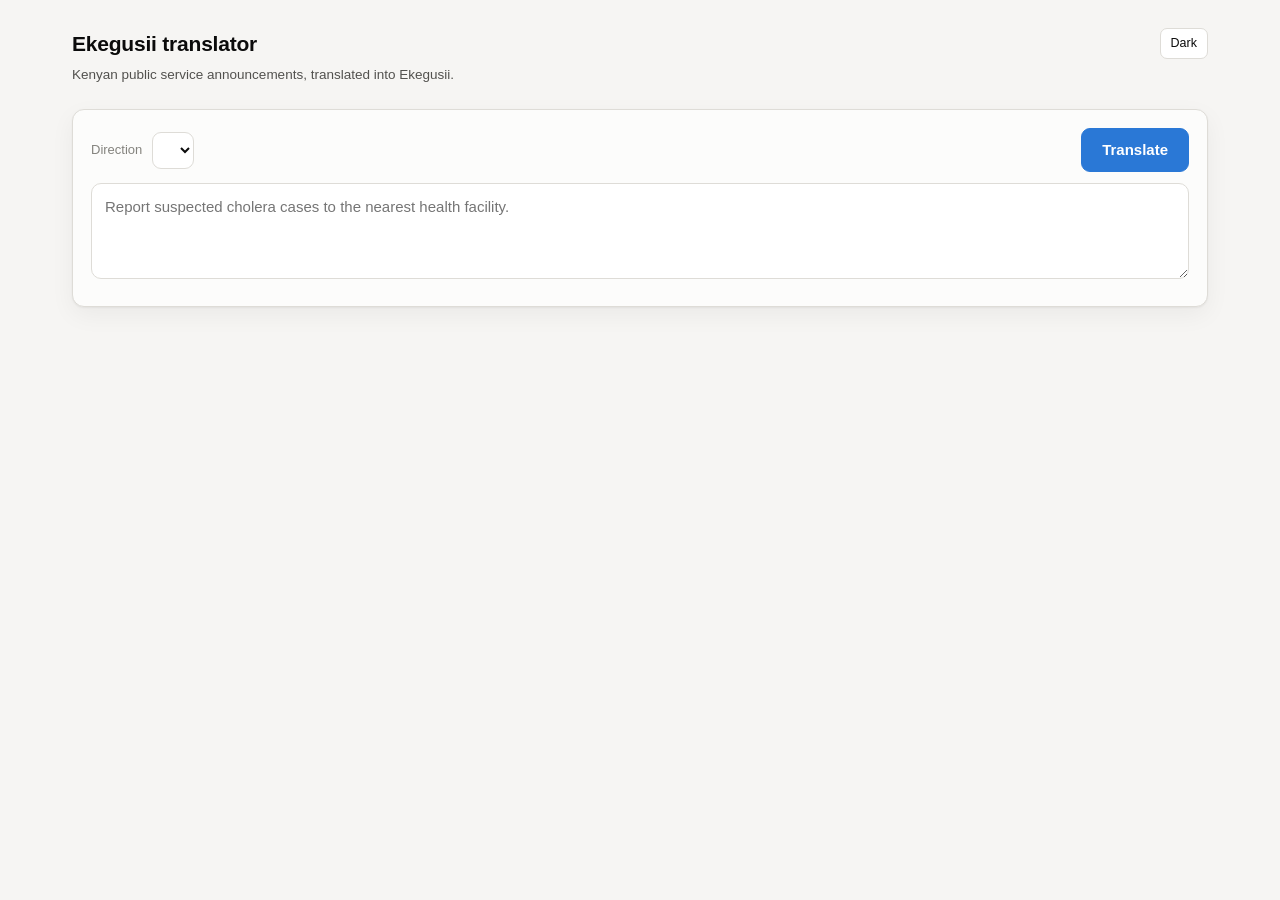
==== serve/static/index.html @ ce18298b "Initial commit: English-Maragoli Neural Machine Translation pipeline and evaluation results" ====
<!DOCTYPE html>
<html lang="en" data-theme="light">
<head>
<meta charset="utf-8">
<meta name="viewport" content="width=device-width, initial-scale=1">
<title>Ekegusii translator — Kenyan public service announcements</title>
<style>
/* ---------------------------------------------------------------------------
   Tokens. Two themes, each with its own categorical steps validated against its
   own surface. Dark is not an inverted light - it is its own set of steps.
   --------------------------------------------------------------------------- */
:root {
  --surface-0:#f6f5f3; --surface-1:#fcfcfb; --surface-2:#ffffff;
  --ink:#0b0b0b; --ink-2:#52514e; --ink-3:#84837e;
  --grid:#e5e4e0; --line:#dedcd7;
  --c1:#2a78d6; --c2:#eb6834; --c3:#1baf7a; --c4:#eda100;
  --good:#1a7f52; --warn:#a86a00; --bad:#b23b3a;
  --shadow:0 1px 2px rgba(11,11,11,.05), 0 8px 24px rgba(11,11,11,.05);
  --radius:12px;
}
:root[data-theme="dark"] {
  --surface-0:#131312; --surface-1:#1a1a19; --surface-2:#222220;
  --ink:#f4f3f0; --ink-2:#b3b1ab; --ink-3:#83817b;
  --grid:#2e2e2b; --line:#33332f;
  --c1:#4a8ee2; --c2:#e2622e; --c3:#14a071; --c4:#c08312;
  --good:#3fb27c; --warn:#d19a2e; --bad:#e06663;
  --shadow:none;
}
* { box-sizing:border-box; }
html,body { margin:0; padding:0; }
body {
  background:var(--surface-0); color:var(--ink);
  font:15px/1.55 ui-sans-serif,-apple-system,"Segoe UI",Roboto,Helvetica,Arial,sans-serif;
  -webkit-font-smoothing:antialiased;
}
.wrap { max-width:1180px; margin:0 auto; padding:28px 22px 72px; }
body[data-mode="single"] .wrap { max-width:860px; }
h1 { font-size:21px; font-weight:640; letter-spacing:-.01em; margin:0 0 4px; }
h2 { font-size:15px; font-weight:620; margin:0 0 3px; letter-spacing:-.005em; }
.sub { color:var(--ink-2); font-size:13.5px; margin:0; }
.muted { color:var(--ink-3); }

header { display:flex; align-items:flex-start; gap:18px; margin-bottom:24px; }
header .grow { flex:1; min-width:0; }

button, select, textarea, input { font:inherit; color:inherit; }
.btn {
  background:var(--surface-2); border:1px solid var(--line); border-radius:9px;
  padding:8px 14px; cursor:pointer; transition:border-color .12s, background .12s;
}
.btn:hover { border-color:var(--ink-3); }
.btn[aria-pressed="true"] { background:var(--ink); color:var(--surface-1); border-color:var(--ink); }
.btn.primary { background:var(--c1); border-color:var(--c1); color:#fff; font-weight:560; padding:9px 20px; }
.btn.primary:disabled { opacity:.5; cursor:default; }
.btn.small { padding:5px 10px; font-size:12.5px; border-radius:7px; }

.card { background:var(--surface-1); border:1px solid var(--line);
        border-radius:var(--radius); box-shadow:var(--shadow); }

/* ---- input ---- */
.panel { padding:18px 18px 16px; margin-bottom:18px; }
.row { display:flex; gap:10px; align-items:center; flex-wrap:wrap; }
.row + .row { margin-top:11px; }
textarea {
  width:100%; min-height:96px; resize:vertical; padding:12px 13px;
  background:var(--surface-2); border:1px solid var(--line); border-radius:10px;
  line-height:1.5;
}
textarea.short { min-height:64px; }
textarea:focus, select:focus, input:focus, .btn:focus-visible {
  outline:2px solid var(--c1); outline-offset:1px;
}
select, input[type=text] {
  background:var(--surface-2); border:1px solid var(--line);
  border-radius:9px; padding:8px 10px;
}
select#src { font-weight:560; }
.examples { display:flex; gap:7px; flex-wrap:wrap; }
.chip { background:transparent; border:1px solid var(--line); border-radius:100px;
        padding:5px 12px; font-size:12.5px; color:var(--ink-2); cursor:pointer; }
.chip:hover { border-color:var(--ink-3); color:var(--ink); }

/* ---- results ---- */
.grid { display:grid; grid-template-columns:repeat(4,1fr); gap:14px; }
body[data-mode="single"] .grid { grid-template-columns:1fr; }
@media (max-width:980px) { .grid { grid-template-columns:repeat(2,1fr); } }
@media (max-width:600px) { .grid { grid-template-columns:1fr; } }

.sys { padding:14px 15px 13px; display:flex; flex-direction:column; min-height:172px; }
body[data-mode="single"] .sys { padding:18px 19px 16px; min-height:150px; }
.sys.headline { border-color:var(--c3); }
body[data-mode="single"] .sys.headline { border-color:var(--line); }
.sys-head { display:flex; align-items:center; gap:8px; margin-bottom:2px; }
.dot { width:9px; height:9px; border-radius:50%; flex:none; }
body[data-mode="single"] .sys-head .dot { display:none; }
.sys-name { font-size:13.5px; font-weight:600; }
body[data-mode="single"] .sys-name { font-size:12px; letter-spacing:.04em;
  text-transform:uppercase; color:var(--ink-3); font-weight:560; }
.tag { margin-left:auto; font-size:10.5px; letter-spacing:.04em; text-transform:uppercase;
       color:var(--ink-3); border:1px solid var(--line); border-radius:5px; padding:1px 6px; }
body[data-mode="single"] .tag { display:none; }
.sys-note { font-size:11.5px; color:var(--ink-3); line-height:1.45; margin:4px 0 10px; }
body[data-mode="single"] .sys-note { display:none; }
.out { flex:1; font-size:14.5px; line-height:1.6; white-space:pre-wrap; word-break:break-word; }
body[data-mode="single"] .out { font-size:17px; line-height:1.65; margin-top:8px; }
.out.placeholder { color:var(--ink-3); font-style:italic; }
body[data-mode="single"] .out.placeholder { font-size:15px; }
.out.err { color:var(--c2); font-size:12.5px; font-style:normal; }
.sys-foot { margin-top:11px; padding-top:9px; border-top:1px solid var(--grid);
  display:flex; align-items:center; gap:9px; row-gap:5px; flex-wrap:wrap;
  font-size:11.5px; color:var(--ink-3); font-variant-numeric:tabular-nums; }
.sys-foot > span { white-space:nowrap; }
.sys-foot > span.chrf { white-space:normal; }

/* confidence pill - never colour alone, always the word too */
.conf { display:inline-flex; align-items:center; gap:5px; border:1px solid var(--line);
        border-radius:100px; padding:2px 9px; font-size:11.5px; cursor:help; }
.conf i { width:7px; height:7px; border-radius:50%; display:inline-block; }
.conf.high i { background:var(--good); } .conf.high { color:var(--good); }
.conf.moderate i { background:var(--warn); } .conf.moderate { color:var(--warn); }
.conf.low i { background:var(--bad); } .conf.low { color:var(--bad); }

@keyframes pulse { 0%,100%{opacity:.35} 50%{opacity:.7} }
.skel { height:11px; border-radius:4px; background:var(--grid); animation:pulse 1.1s ease-in-out infinite; }
.skel + .skel { margin-top:8px; }

/* ---- stat tiles (single mode) ---- */
.tiles { display:grid; grid-template-columns:repeat(3,1fr); gap:14px; margin-top:18px; }
@media (max-width:600px) { .tiles { grid-template-columns:1fr; } }
.tile { padding:15px 16px 14px; }
.tile .k { font-size:11.5px; letter-spacing:.03em; text-transform:uppercase; color:var(--ink-3); }
.tile .v { font-size:27px; font-weight:640; letter-spacing:-.02em; margin:5px 0 1px;
           font-variant-numeric:tabular-nums; }
.tile .d { font-size:12px; color:var(--ink-2); }

/* ---- feedback ---- */
.fb { padding:17px 18px 16px; margin-top:18px; }
.ratings { display:flex; gap:8px; flex-wrap:wrap; }
.fb-status { font-size:12.5px; color:var(--ink-2); margin-left:auto; }

/* ---- chart (comparison mode) ---- */
.chartcard { padding:18px 18px 8px; margin-top:22px; }
.chart-head { display:flex; align-items:flex-start; gap:12px; margin-bottom:2px; }
.chart-head .grow { flex:1; }
.legend { display:flex; gap:16px; flex-wrap:wrap; margin:12px 0 2px; }
.legend span { display:flex; align-items:center; gap:6px; font-size:12.5px; color:var(--ink-2); }
svg { display:block; width:100%; max-width:880px; height:auto; overflow:visible; margin:0 auto; }
.gridline { stroke:var(--grid); stroke-width:1; shape-rendering:crispEdges; }
.axis { fill:var(--ink-3); font-size:11px; }
.axis.cat { fill:var(--ink-2); font-size:12px; }
.vlabel { fill:var(--ink-3); font-size:10px; font-variant-numeric:tabular-nums; }
.bar { cursor:pointer; }
.bar:hover { filter:brightness(1.08); }

table { border-collapse:collapse; width:100%; font-size:13px; margin-top:4px; }
th, td { text-align:right; padding:7px 10px; border-bottom:1px solid var(--grid);
         font-variant-numeric:tabular-nums; }
th:first-child, td:first-child { text-align:left; font-variant-numeric:normal; }
thead th { color:var(--ink-3); font-weight:560; font-size:11.5px;
           letter-spacing:.03em; text-transform:uppercase; }

#tip { position:fixed; pointer-events:none; opacity:0; transition:opacity .1s;
  background:var(--surface-2); border:1px solid var(--line); border-radius:8px;
  padding:8px 10px; font-size:12.5px; box-shadow:var(--shadow); z-index:50; max-width:250px; }
#tip b { font-weight:600; }
#tip .k { color:var(--ink-3); }

.notice { margin-top:16px; padding:11px 14px; border-radius:10px; font-size:13px;
  border:1px solid var(--line); background:var(--surface-1); color:var(--ink-2); }
.notice b { color:var(--ink); font-weight:600; }
footer { margin-top:30px; font-size:12px; color:var(--ink-3); line-height:1.7; }
</style>
</head>
<body>
<div class="wrap">

<header>
  <div class="grow">
    <h1 id="title">Ekegusii translator</h1>
    <p class="sub" id="tagline">Kenyan public service announcements, translated into Ekegusii.</p>
  </div>
  <button class="btn small" id="theme" title="Switch theme">Dark</button>
</header>

<section class="card panel">
  <div class="row">
    <label for="src" class="muted" style="font-size:13px">Direction</label>
    <select id="src" aria-label="Translation direction"></select>
    <button class="btn primary" id="go" style="margin-left:auto">Translate</button>
  </div>
  <div class="row">
    <textarea id="text" aria-label="Text to translate"
      placeholder="Report suspected cholera cases to the nearest health facility."></textarea>
  </div>
  <div class="row examples" id="examples"></div>
</section>

<div class="grid" id="cards"></div>

<section class="card fb" id="feedback" hidden>
  <h2>Is this translation right?</h2>
  <p class="sub">If you speak Ekegusii, your correction is worth more than any
    metric on this page — it becomes training data for the next version.</p>
  <div class="row ratings" style="margin-top:12px">
    <button class="btn small rate" data-rate="good" aria-pressed="false">Good</button>
    <button class="btn small rate" data-rate="usable" aria-pressed="false">Usable, needs edits</button>
    <button class="btn small rate" data-rate="wrong" aria-pressed="false">Wrong</button>
    <span class="fb-status" id="fbstatus"></span>
  </div>
  <div class="row">
    <textarea id="correction" class="short"
      placeholder="Optional: type the Ekegusii as it should read."></textarea>
  </div>
  <div class="row">
    <input type="text" id="fbnote" style="flex:1" placeholder="Optional: anything else worth saying">
    <button class="btn" id="fbsend">Send</button>
  </div>
</section>

<div class="tiles" id="tiles"></div>

<section class="card chartcard" id="chartcard" hidden>
  <div class="chart-head">
    <div class="grow">
      <h2>chrF2++ by system and test set</h2>
      <p class="sub">English into Ekegusii. Higher is better.</p>
    </div>
    <button class="btn small" id="viewtoggle" aria-pressed="false">Table</button>
  </div>
  <div class="legend" id="legend"></div>
  <div id="chartbox"></div>
  <div id="tablebox" hidden></div>
</section>

<div id="notices"></div>

<footer id="foot"></footer>

</div>
<div id="tip" role="status" aria-live="polite"></div>

<script>
"use strict";

/* Fixed hue order. Colour follows the system, never its rank, so a filtered or
   failed system never repaints the others. */
const HUE = { stock:"--c1", stage1:"--c2", stage2:"--c3", mixed:"--c4" };
const ORDER = ["stock","stage1","stage2","mixed"];
const css = v => getComputedStyle(document.documentElement).getPropertyValue(v).trim();
const hue = id => css(HUE[id] || "--c1");
const el = (t,c,txt) => { const n=document.createElement(t); if(c)n.className=c;
                          if(txt!=null)n.textContent=txt; return n; };

const EXAMPLES = {
  eng_Latn: [
    ["Cholera", "Report suspected cholera cases to the nearest health facility."],
    ["HELB", "HELB loan applications for first-year students close on 30 September. Apply through the student portal."],
    ["iTax", "File your annual tax returns on the KRA iTax portal before 30 June to avoid a penalty."],
    ["Road safety", "NTSA reminds all passengers to fasten their seatbelts. Drivers must not use a mobile phone while driving."],
    ["Registration", "Visit your nearest Huduma Centre to collect your national identity card."],
    ["Multi-line", "Boil drinking water for at least ten minutes.\nWash your hands with soap before eating.\nSeek treatment early if you have diarrhoea."],
  ],
  swh_Latn: [
    ["Kipindupindu", "Ripoti visa vinavyoshukiwa vya kipindupindu katika kituo cha afya kilicho karibu."],
    ["Elimu", "Maombi ya mkopo wa HELB kwa wanafunzi wa mwaka wa kwanza yanafungwa tarehe 30 Septemba."],
    ["Usalama", "Abiria wote wanakumbushwa kufunga mikanda ya usalama."],
    ["Usajili", "Tembelea kituo cha Huduma kilicho karibu nawe kuchukua kitambulisho chako."],
  ],
};

let SYSTEMS = [], METRICS = null, SINGLE = false, busy = false;
let lastResult = null, rating = "";

/* ------------------------------------------------------------------ boot */
async function boot() {
  const info = await (await fetch("/api/systems")).json();
  SYSTEMS = info.systems;
  METRICS = info.metrics;
  SINGLE = SYSTEMS.length === 1;
  document.body.dataset.mode = SINGLE ? "single" : "compare";

  const src = document.getElementById("src");
  info.source_languages.forEach(l => src.append(new Option(l.direction || l.label, l.code)));
  src.onchange = renderExamples;

  if (!SINGLE) {
    document.getElementById("title").textContent = "Ekegusii public service announcements";
    document.getElementById("tagline").textContent =
      "One sentence, four systems. Type an announcement and watch what domain adaptation actually changes.";
    document.getElementById("chartcard").hidden = false;
  } else {
    document.getElementById("feedback").hidden = false;
  }

  renderExamples();
  renderCards();
  if (!SINGLE) renderChart();
  renderTiles();
  renderNotices(info);
  renderFooter();
}

function renderExamples() {
  const box = document.getElementById("examples");
  box.textContent = "";
  /* The public demo ships no canned sentences. Prompts steer what people type,
     and a demo that is only ever exercised on six sentences chosen by its author
     tells you nothing. The comparison view keeps them - there the point IS to
     hold the input fixed across four systems. */
  if (SINGLE) return;
  const lang = document.getElementById("src").value;
  (EXAMPLES[lang] || []).forEach(([name, body]) => {
    const b = el("button", "chip", name);
    b.onclick = () => { document.getElementById("text").value = body; };
    box.append(b);
  });
}

/* ------------------------------------------------------- system cards */
function renderCards() {
  const box = document.getElementById("cards");
  box.textContent = "";
  ORDER.filter(id => SYSTEMS.some(s => s.id === id)).forEach(id => {
    const s = SYSTEMS.find(x => x.id === id);
    const card = el("div", "card sys" + (s.role === "headline" ? " headline" : ""));
    card.id = "card-" + id;

    const head = el("div", "sys-head");
    const dot = el("span", "dot"); dot.style.background = hue(id);
    head.append(dot, el("span", "sys-name", SINGLE ? "Ekegusii" : s.label),
                el("span", "tag", s.role));
    card.append(head, el("p", "sys-note", s.note));

    const out = el("div", "out placeholder",
      s.available ? "Your translation will appear here." : "Not loaded on this server.");
    out.id = "out-" + id;
    card.append(out);

    const foot = el("div", "sys-foot");
    foot.id = "foot-" + id;
    if (!SINGLE) foot.append(el("span", "chrf", chrfLabel(s)));
    card.append(foot);
    box.append(card);
  });
}

function chrfLabel(s) {
  const psa = Object.entries(s.chrf || {})
    .find(([k]) => k.includes("psa_ke_heldout") && k.startsWith("eng"));
  return psa ? `chrF ${psa[1].toFixed(1)} on held-out PSAs` : "not yet evaluated";
}

/* ------------------------------------------------------------ translate */
async function translate() {
  if (busy) return;
  const text = document.getElementById("text").value.trim();
  if (!text) return;
  busy = true;
  const go = document.getElementById("go");
  go.disabled = true; go.textContent = "Translating…";
  setFbStatus("");

  const src_lang = document.getElementById("src").value;
  const live = SYSTEMS.filter(s => s.available).map(s => s.id);

  live.forEach(id => {
    const out = document.getElementById("out-" + id);
    out.className = "out"; out.textContent = "";
    out.append(el("div", "skel"), el("div", "skel"), el("div", "skel"));
  });

  /* One request per system, in parallel, so each card resolves the moment its
     own model is done instead of every card waiting for the slowest. */
  await Promise.all(live.map(async id => {
    const out = document.getElementById("out-" + id);
    const foot = document.getElementById("foot-" + id);
    try {
      const res = await fetch("/api/translate", {
        method: "POST", headers: {"Content-Type": "application/json"},
        body: JSON.stringify({ text, src_lang, systems: [id] })
      });
      if (!res.ok) throw new Error((await res.json()).detail || res.statusText);
      const r = (await res.json()).results[0];
      out.className = "out" + (r.ok ? "" : " err");
      out.textContent = r.ok ? r.output : r.error;
      if (!r.ok) return;

      if (SINGLE) lastResult = { src_lang, source: text, machine: r.output, system: id };

      foot.textContent = "";
      const pill = el("span", "conf " + r.confidence_band);
      pill.append(el("i"), document.createTextNode(
        `${r.confidence_band} confidence`));
      pill.title = "The model's own certainty - the geometric-mean per-token "
        + `probability of this output (${r.confidence.toFixed(2)}). It is NOT a `
        + "probability that the translation is correct; the model can be fluent, "
        + "confident and wrong, especially on institution names.";
      foot.append(pill, el("span", "", `${r.ms} ms`));
      if (!SINGLE) foot.append(el("span", "", r.target.replace("_Latn", "")),
                               el("span", "chrf", chrfLabel(SYSTEMS.find(x => x.id === id))));

      const copy = el("button", "btn small", "Copy");
      copy.style.marginLeft = "auto";
      copy.onclick = () => navigator.clipboard.writeText(r.output)
        .then(() => { copy.textContent = "Copied";
                      setTimeout(() => copy.textContent = "Copy", 1200); });
      foot.append(copy);
    } catch (e) {
      out.className = "out err"; out.textContent = String(e.message || e);
    }
  }));

  busy = false; go.disabled = false; go.textContent = "Translate";
}

/* ------------------------------------------------------------- feedback */
function setFbStatus(msg) { document.getElementById("fbstatus").textContent = msg; }

document.querySelectorAll(".rate").forEach(b => {
  b.onclick = () => {
    rating = b.dataset.rate;
    document.querySelectorAll(".rate").forEach(x =>
      x.setAttribute("aria-pressed", String(x === b)));
  };
});

async function sendFeedback() {
  if (!lastResult) { setFbStatus("Translate something first."); return; }
  const correction = document.getElementById("correction").value.trim();
  const note = document.getElementById("fbnote").value.trim();
  if (!rating && !correction && !note) {
    setFbStatus("Pick a rating or type a correction."); return;
  }
  const btn = document.getElementById("fbsend");
  btn.disabled = true; setFbStatus("Sending…");
  try {
    const res = await fetch("/api/feedback", {
      method: "POST", headers: {"Content-Type": "application/json"},
      body: JSON.stringify({ ...lastResult, correction, note, rating })
    });
    const j = await res.json();
    setFbStatus(j.durable ? "Thank you — saved." : "Thank you — recorded on this server.");
    document.getElementById("correction").value = "";
    document.getElementById("fbnote").value = "";
    rating = "";
    document.querySelectorAll(".rate").forEach(x => x.setAttribute("aria-pressed", "false"));
  } catch (e) {
    setFbStatus("Could not send: " + (e.message || e));
  }
  btn.disabled = false;
}

/* No chrF on the public page. A visitor typing a sentence cannot act on a
   corpus-level metric, and a number like "41.0" reads as a percentage-correct
   score to anyone who does not know what chrF2++ is - which is nearly everyone.
   The numbers belong in the paper and in the comparison view, where they are
   next to the systems they describe. */
function renderTiles() {
  document.getElementById("tiles").textContent = "";
}

/* ---------------------------------------------------------------- chart */
function renderChart() {
  const rows = (METRICS.rows || []).filter(r => r.direction.startsWith("eng"));
  const sets = rows.map(r => r["test set"]);
  const series = ORDER.filter(id => METRICS.systems.includes(id));
  const box = document.getElementById("chartbox");
  box.textContent = "";
  if (!rows.length) {
    box.append(el("p", "sub muted", "No evaluation results on this server yet."));
    return;
  }

  /* Legend always present for two or more series, so identity never rests on
     colour alone. Text wears ink tokens; the swatch carries the hue. */
  const lg = document.getElementById("legend");
  lg.textContent = "";
  series.forEach(id => {
    const s = el("span");
    const d = el("i"); d.style.cssText =
      `background:${hue(id)};width:9px;height:9px;border-radius:50%;display:inline-block`;
    s.append(d, document.createTextNode(SYSTEMS.find(x => x.id === id)?.label || id));
    lg.append(s);
  });

  const W = 880, H = 300, M = { t: 14, r: 12, b: 52, l: 40 };
  const pw = W - M.l - M.r, ph = H - M.t - M.b;
  const max = Math.max(...rows.flatMap(r => series.map(s => +r[`${s} chrF`] || 0)));
  const top = Math.ceil((max * 1.08) / 10) * 10;
  const y = v => M.t + ph - (v / top) * ph;

  const band = pw / sets.length, GAP = 2;
  const bw = Math.min(24, (band * 0.72 - GAP * (series.length - 1)) / series.length);
  const groupW = bw * series.length + GAP * (series.length - 1);

  const ns = "http://www.w3.org/2000/svg";
  const svg = document.createElementNS(ns, "svg");
  svg.setAttribute("viewBox", `0 0 ${W} ${H}`);
  svg.setAttribute("role", "img");
  svg.setAttribute("aria-label",
    "Grouped column chart of chrF2++ by system and test set. Same values in the table view.");
  const add = (tag, attrs, txt) => {
    const n = document.createElementNS(ns, tag);
    for (const k in attrs) n.setAttribute(k, attrs[k]);
    if (txt != null) n.textContent = txt;
    svg.append(n); return n;
  };

  for (let v = 0; v <= top; v += 10) {
    add("line", { class: "gridline", x1: M.l, x2: W - M.r, y1: y(v), y2: y(v) });
    add("text", { class: "axis", x: M.l - 9, y: y(v) + 4, "text-anchor": "end" }, v);
  }

  sets.forEach((set, i) => {
    const x0 = M.l + band * i + (band - groupW) / 2;
    series.forEach((sys, j) => {
      const v = +rows[i][`${sys} chrF`];
      if (!isFinite(v)) return;
      const x = x0 + j * (bw + GAP), h = Math.max(1, (v / top) * ph), r = Math.min(4, bw / 2);
      const d = `M${x},${M.t + ph} L${x},${M.t + ph - h + r} Q${x},${M.t + ph - h} ${x + r},${M.t + ph - h}
                 L${x + bw - r},${M.t + ph - h} Q${x + bw},${M.t + ph - h} ${x + bw},${M.t + ph - h + r}
                 L${x + bw},${M.t + ph} Z`;
      const bar = add("path", { class: "bar", d, fill: hue(sys) });
      const label = SYSTEMS.find(s => s.id === sys)?.label || sys;
      bar.addEventListener("mousemove", e => showTip(e,
        `<b>${label}</b><br><span class="k">${set}</span><br>chrF2++ <b>${v.toFixed(2)}</b>`));
      bar.addEventListener("mouseleave", hideTip);
      add("text", { class: "vlabel", x: x + bw / 2, y: M.t + ph - h - 5,
                    "text-anchor": "middle" }, v.toFixed(1));
    });
    add("text", { class: "axis cat", x: M.l + band * i + band / 2, y: H - M.b + 22,
                  "text-anchor": "middle" }, set.replace(/_/g, " "));
  });
  add("line", { class: "gridline", x1: M.l, x2: W - M.r, y1: M.t + ph, y2: M.t + ph });
  box.append(svg);

  const tb = document.getElementById("tablebox");
  tb.textContent = "";
  const t = el("table"), thead = el("thead"), hr = el("tr");
  hr.append(el("th", "", "Test set"), el("th", "", "n"));
  series.forEach(s => hr.append(el("th", "", SYSTEMS.find(x => x.id === s)?.label || s)));
  thead.append(hr); t.append(thead);
  const tbody = el("tbody");
  rows.forEach(r => {
    const tr = el("tr");
    tr.append(el("td", "", r["test set"]), el("td", "", (+r.n).toLocaleString()));
    series.forEach(s => tr.append(el("td", "", r[`${s} chrF`] ?? "—")));
    tbody.append(tr);
  });
  t.append(tbody); tb.append(t);
}

const tip = document.getElementById("tip");
function showTip(e, html) {
  tip.innerHTML = html; tip.style.opacity = 1;
  tip.style.left = Math.min(e.clientX + 14, innerWidth - tip.offsetWidth - 8) + "px";
  tip.style.top = Math.max(8, e.clientY - tip.offsetHeight - 14) + "px";
}
function hideTip() { tip.style.opacity = 0; }

/* --------------------------------------------------------------- notices */
function renderNotices(info) {
  const box = document.getElementById("notices");
  box.textContent = "";
  const say = html => { const n = el("div", "notice"); n.innerHTML = html; box.append(n); };

  if (!SINGLE && METRICS && METRICS.rows.length && !METRICS.complete)
    say("<b>The mixed control has not been evaluated yet.</b> Its column is missing "
      + "from the chart until <code>06_evaluate.ipynb</code> is re-run.");

  const missing = SYSTEMS.filter(s => !s.available);
  if (missing.length)
    say("<b>Unavailable:</b> " + missing.map(s => `${s.label} — ${s.error}`).join("; "));

  if (info.runtime.mock)
    say("<b>Mock mode.</b> No weights are loaded; every translation on this page "
      + "is a placeholder for front-end work.");
  else if (info.runtime.device === "cpu")
    say("Running on <b>CPU</b>, so a sentence takes a few seconds. The first "
      + "request after a quiet period also has to wake the server up.");
}

function renderFooter() {
  document.getElementById("foot").innerHTML = SINGLE
    ? ""
    : "Fine-tuned from <code>facebook/nllb-200-distilled-600M</code>. Stock NLLB "
      + "cannot produce Ekegusii and is asked for Kikuyu instead — a floor, not a "
      + "fair comparison.<br>Machine output is a draft for human post-editing.";
}

/* ----------------------------------------------------------------- wiring */
document.getElementById("go").onclick = translate;
document.getElementById("fbsend").onclick = sendFeedback;
document.getElementById("text").addEventListener("keydown", e => {
  if ((e.metaKey || e.ctrlKey) && e.key === "Enter") translate();
});
document.getElementById("viewtoggle").onclick = e => {
  const table = document.getElementById("tablebox").hasAttribute("hidden");
  document.getElementById("tablebox").toggleAttribute("hidden", !table);
  document.getElementById("chartbox").toggleAttribute("hidden", table);
  document.getElementById("legend").toggleAttribute("hidden", table);
  e.target.setAttribute("aria-pressed", String(table));
  e.target.textContent = table ? "Chart" : "Table";
};
document.getElementById("theme").onclick = e => {
  const dark = document.documentElement.dataset.theme === "dark";
  document.documentElement.dataset.theme = dark ? "light" : "dark";
  e.target.textContent = dark ? "Dark" : "Light";
  /* Repaint hue-carrying marks against the new surface without rebuilding the
     cards - a theme switch must not throw away the visitor's translation. */
  ORDER.forEach(id => {
    const d = document.querySelector("#card-" + id + " .dot");
    if (d) d.style.background = hue(id);
  });
  if (!SINGLE) renderChart();
};
if (matchMedia("(prefers-color-scheme: dark)").matches) {
  document.documentElement.dataset.theme = "dark";
  document.getElementById("theme").textContent = "Light";
}

boot();
</script>
</body>
</html>
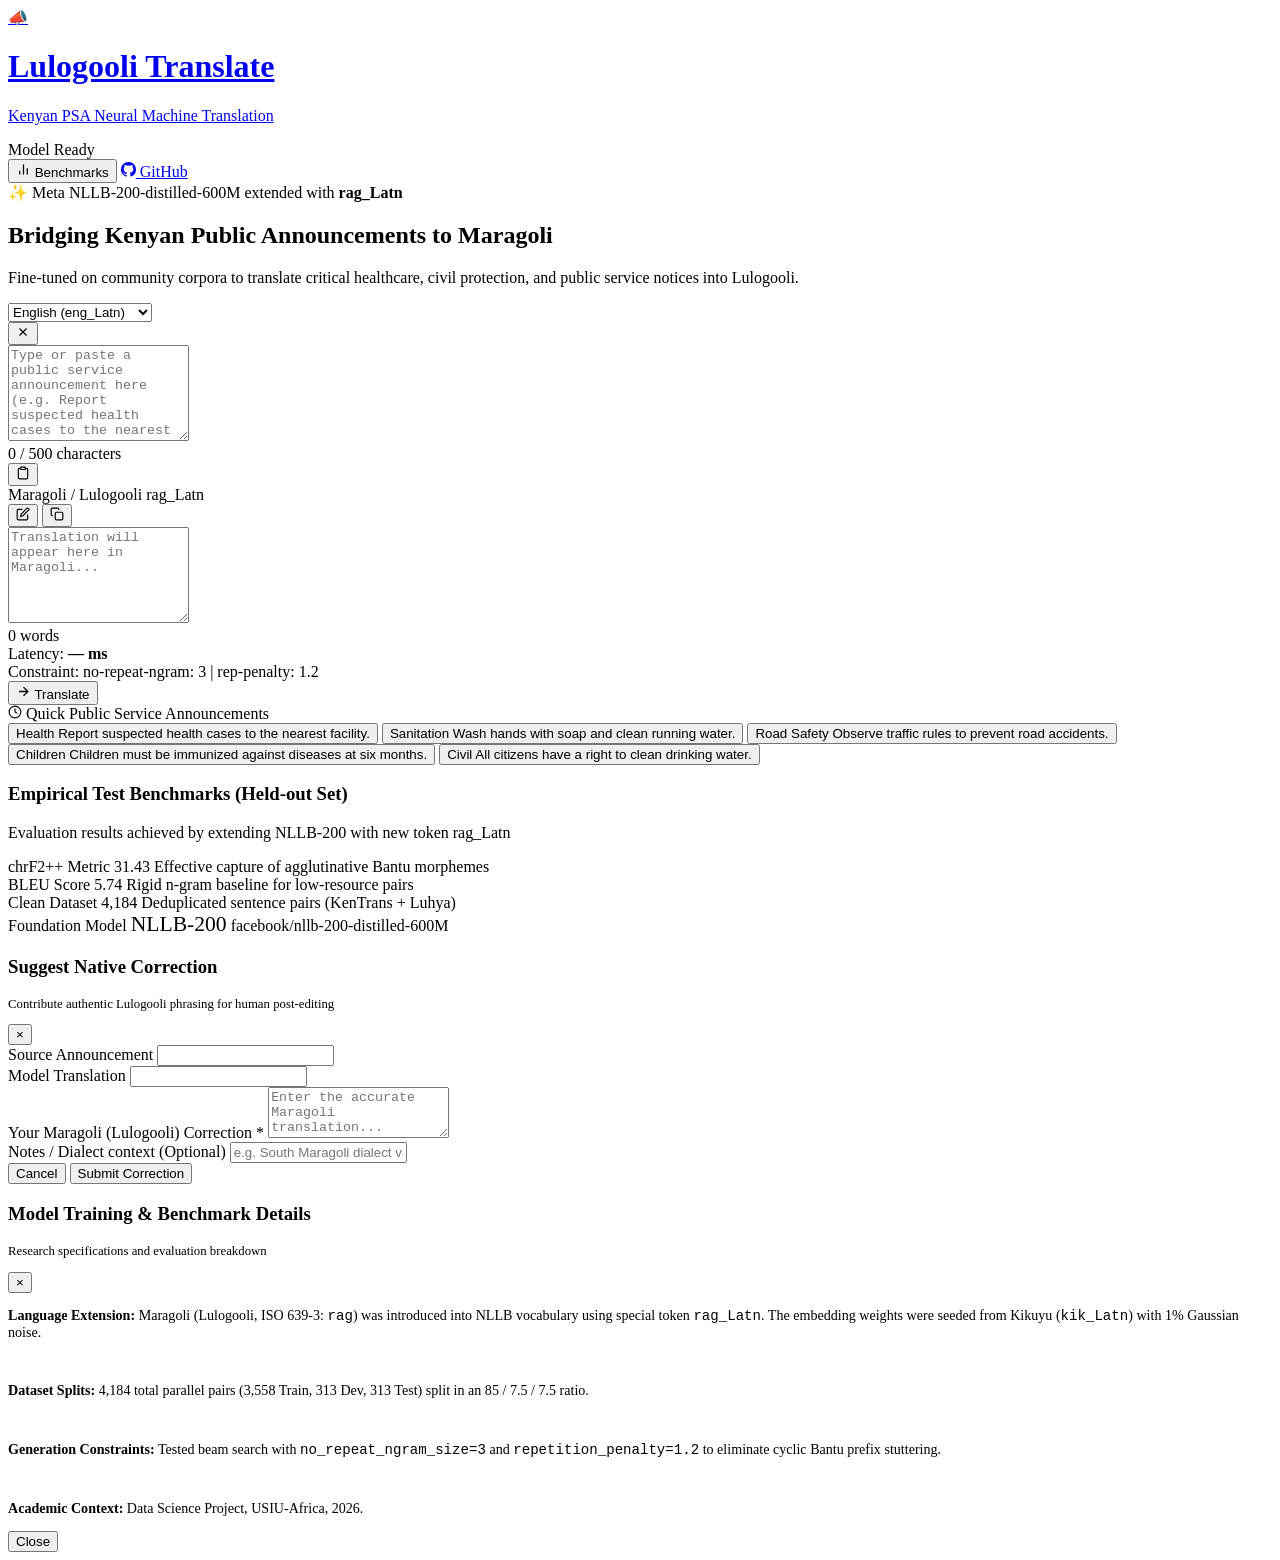
==== commit 93d9ea0e: "feat: add live Maragoli translation web application with glassmorphic UI, API and preset chips" ====
--- a/serve/static/index.html
+++ b/serve/static/index.html
@@ -1,625 +1,287 @@
 <!DOCTYPE html>
-<html lang="en" data-theme="light">
+<html lang="en">
 <head>
-<meta charset="utf-8">
-<meta name="viewport" content="width=device-width, initial-scale=1">
-<title>Ekegusii translator — Kenyan public service announcements</title>
-<style>
-/* ---------------------------------------------------------------------------
-   Tokens. Two themes, each with its own categorical steps validated against its
-   own surface. Dark is not an inverted light - it is its own set of steps.
-   --------------------------------------------------------------------------- */
-:root {
-  --surface-0:#f6f5f3; --surface-1:#fcfcfb; --surface-2:#ffffff;
-  --ink:#0b0b0b; --ink-2:#52514e; --ink-3:#84837e;
-  --grid:#e5e4e0; --line:#dedcd7;
-  --c1:#2a78d6; --c2:#eb6834; --c3:#1baf7a; --c4:#eda100;
-  --good:#1a7f52; --warn:#a86a00; --bad:#b23b3a;
-  --shadow:0 1px 2px rgba(11,11,11,.05), 0 8px 24px rgba(11,11,11,.05);
-  --radius:12px;
-}
-:root[data-theme="dark"] {
-  --surface-0:#131312; --surface-1:#1a1a19; --surface-2:#222220;
-  --ink:#f4f3f0; --ink-2:#b3b1ab; --ink-3:#83817b;
-  --grid:#2e2e2b; --line:#33332f;
-  --c1:#4a8ee2; --c2:#e2622e; --c3:#14a071; --c4:#c08312;
-  --good:#3fb27c; --warn:#d19a2e; --bad:#e06663;
-  --shadow:none;
-}
-* { box-sizing:border-box; }
-html,body { margin:0; padding:0; }
-body {
-  background:var(--surface-0); color:var(--ink);
-  font:15px/1.55 ui-sans-serif,-apple-system,"Segoe UI",Roboto,Helvetica,Arial,sans-serif;
-  -webkit-font-smoothing:antialiased;
-}
-.wrap { max-width:1180px; margin:0 auto; padding:28px 22px 72px; }
-body[data-mode="single"] .wrap { max-width:860px; }
-h1 { font-size:21px; font-weight:640; letter-spacing:-.01em; margin:0 0 4px; }
-h2 { font-size:15px; font-weight:620; margin:0 0 3px; letter-spacing:-.005em; }
-.sub { color:var(--ink-2); font-size:13.5px; margin:0; }
-.muted { color:var(--ink-3); }
-
-header { display:flex; align-items:flex-start; gap:18px; margin-bottom:24px; }
-header .grow { flex:1; min-width:0; }
-
-button, select, textarea, input { font:inherit; color:inherit; }
-.btn {
-  background:var(--surface-2); border:1px solid var(--line); border-radius:9px;
-  padding:8px 14px; cursor:pointer; transition:border-color .12s, background .12s;
-}
-.btn:hover { border-color:var(--ink-3); }
-.btn[aria-pressed="true"] { background:var(--ink); color:var(--surface-1); border-color:var(--ink); }
-.btn.primary { background:var(--c1); border-color:var(--c1); color:#fff; font-weight:560; padding:9px 20px; }
-.btn.primary:disabled { opacity:.5; cursor:default; }
-.btn.small { padding:5px 10px; font-size:12.5px; border-radius:7px; }
-
-.card { background:var(--surface-1); border:1px solid var(--line);
-        border-radius:var(--radius); box-shadow:var(--shadow); }
-
-/* ---- input ---- */
-.panel { padding:18px 18px 16px; margin-bottom:18px; }
-.row { display:flex; gap:10px; align-items:center; flex-wrap:wrap; }
-.row + .row { margin-top:11px; }
-textarea {
-  width:100%; min-height:96px; resize:vertical; padding:12px 13px;
-  background:var(--surface-2); border:1px solid var(--line); border-radius:10px;
-  line-height:1.5;
-}
-textarea.short { min-height:64px; }
-textarea:focus, select:focus, input:focus, .btn:focus-visible {
-  outline:2px solid var(--c1); outline-offset:1px;
-}
-select, input[type=text] {
-  background:var(--surface-2); border:1px solid var(--line);
-  border-radius:9px; padding:8px 10px;
-}
-select#src { font-weight:560; }
-.examples { display:flex; gap:7px; flex-wrap:wrap; }
-.chip { background:transparent; border:1px solid var(--line); border-radius:100px;
-        padding:5px 12px; font-size:12.5px; color:var(--ink-2); cursor:pointer; }
-.chip:hover { border-color:var(--ink-3); color:var(--ink); }
-
-/* ---- results ---- */
-.grid { display:grid; grid-template-columns:repeat(4,1fr); gap:14px; }
-body[data-mode="single"] .grid { grid-template-columns:1fr; }
-@media (max-width:980px) { .grid { grid-template-columns:repeat(2,1fr); } }
-@media (max-width:600px) { .grid { grid-template-columns:1fr; } }
-
-.sys { padding:14px 15px 13px; display:flex; flex-direction:column; min-height:172px; }
-body[data-mode="single"] .sys { padding:18px 19px 16px; min-height:150px; }
-.sys.headline { border-color:var(--c3); }
-body[data-mode="single"] .sys.headline { border-color:var(--line); }
-.sys-head { display:flex; align-items:center; gap:8px; margin-bottom:2px; }
-.dot { width:9px; height:9px; border-radius:50%; flex:none; }
-body[data-mode="single"] .sys-head .dot { display:none; }
-.sys-name { font-size:13.5px; font-weight:600; }
-body[data-mode="single"] .sys-name { font-size:12px; letter-spacing:.04em;
-  text-transform:uppercase; color:var(--ink-3); font-weight:560; }
-.tag { margin-left:auto; font-size:10.5px; letter-spacing:.04em; text-transform:uppercase;
-       color:var(--ink-3); border:1px solid var(--line); border-radius:5px; padding:1px 6px; }
-body[data-mode="single"] .tag { display:none; }
-.sys-note { font-size:11.5px; color:var(--ink-3); line-height:1.45; margin:4px 0 10px; }
-body[data-mode="single"] .sys-note { display:none; }
-.out { flex:1; font-size:14.5px; line-height:1.6; white-space:pre-wrap; word-break:break-word; }
-body[data-mode="single"] .out { font-size:17px; line-height:1.65; margin-top:8px; }
-.out.placeholder { color:var(--ink-3); font-style:italic; }
-body[data-mode="single"] .out.placeholder { font-size:15px; }
-.out.err { color:var(--c2); font-size:12.5px; font-style:normal; }
-.sys-foot { margin-top:11px; padding-top:9px; border-top:1px solid var(--grid);
-  display:flex; align-items:center; gap:9px; row-gap:5px; flex-wrap:wrap;
-  font-size:11.5px; color:var(--ink-3); font-variant-numeric:tabular-nums; }
-.sys-foot > span { white-space:nowrap; }
-.sys-foot > span.chrf { white-space:normal; }
-
-/* confidence pill - never colour alone, always the word too */
-.conf { display:inline-flex; align-items:center; gap:5px; border:1px solid var(--line);
-        border-radius:100px; padding:2px 9px; font-size:11.5px; cursor:help; }
-.conf i { width:7px; height:7px; border-radius:50%; display:inline-block; }
-.conf.high i { background:var(--good); } .conf.high { color:var(--good); }
-.conf.moderate i { background:var(--warn); } .conf.moderate { color:var(--warn); }
-.conf.low i { background:var(--bad); } .conf.low { color:var(--bad); }
-
-@keyframes pulse { 0%,100%{opacity:.35} 50%{opacity:.7} }
-.skel { height:11px; border-radius:4px; background:var(--grid); animation:pulse 1.1s ease-in-out infinite; }
-.skel + .skel { margin-top:8px; }
-
-/* ---- stat tiles (single mode) ---- */
-.tiles { display:grid; grid-template-columns:repeat(3,1fr); gap:14px; margin-top:18px; }
-@media (max-width:600px) { .tiles { grid-template-columns:1fr; } }
-.tile { padding:15px 16px 14px; }
-.tile .k { font-size:11.5px; letter-spacing:.03em; text-transform:uppercase; color:var(--ink-3); }
-.tile .v { font-size:27px; font-weight:640; letter-spacing:-.02em; margin:5px 0 1px;
-           font-variant-numeric:tabular-nums; }
-.tile .d { font-size:12px; color:var(--ink-2); }
-
-/* ---- feedback ---- */
-.fb { padding:17px 18px 16px; margin-top:18px; }
-.ratings { display:flex; gap:8px; flex-wrap:wrap; }
-.fb-status { font-size:12.5px; color:var(--ink-2); margin-left:auto; }
-
-/* ---- chart (comparison mode) ---- */
-.chartcard { padding:18px 18px 8px; margin-top:22px; }
-.chart-head { display:flex; align-items:flex-start; gap:12px; margin-bottom:2px; }
-.chart-head .grow { flex:1; }
-.legend { display:flex; gap:16px; flex-wrap:wrap; margin:12px 0 2px; }
-.legend span { display:flex; align-items:center; gap:6px; font-size:12.5px; color:var(--ink-2); }
-svg { display:block; width:100%; max-width:880px; height:auto; overflow:visible; margin:0 auto; }
-.gridline { stroke:var(--grid); stroke-width:1; shape-rendering:crispEdges; }
-.axis { fill:var(--ink-3); font-size:11px; }
-.axis.cat { fill:var(--ink-2); font-size:12px; }
-.vlabel { fill:var(--ink-3); font-size:10px; font-variant-numeric:tabular-nums; }
-.bar { cursor:pointer; }
-.bar:hover { filter:brightness(1.08); }
-
-table { border-collapse:collapse; width:100%; font-size:13px; margin-top:4px; }
-th, td { text-align:right; padding:7px 10px; border-bottom:1px solid var(--grid);
-         font-variant-numeric:tabular-nums; }
-th:first-child, td:first-child { text-align:left; font-variant-numeric:normal; }
-thead th { color:var(--ink-3); font-weight:560; font-size:11.5px;
-           letter-spacing:.03em; text-transform:uppercase; }
-
-#tip { position:fixed; pointer-events:none; opacity:0; transition:opacity .1s;
-  background:var(--surface-2); border:1px solid var(--line); border-radius:8px;
-  padding:8px 10px; font-size:12.5px; box-shadow:var(--shadow); z-index:50; max-width:250px; }
-#tip b { font-weight:600; }
-#tip .k { color:var(--ink-3); }
-
-.notice { margin-top:16px; padding:11px 14px; border-radius:10px; font-size:13px;
-  border:1px solid var(--line); background:var(--surface-1); color:var(--ink-2); }
-.notice b { color:var(--ink); font-weight:600; }
-footer { margin-top:30px; font-size:12px; color:var(--ink-3); line-height:1.7; }
-</style>
+  <meta charset="UTF-8" />
+  <meta name="viewport" content="width=device-width, initial-scale=1.0" />
+  <title>Lulogooli Translate — English to Maragoli Neural Machine Translation</title>
+  <meta name="description" content="Translate Kenyan Public Service Announcements from English into Maragoli (Lulogooli) with fine-tuned NLLB-200 neural machine translation." />
+  
+  <!-- Google Fonts -->
+  <link rel="preconnect" href="https://fonts.googleapis.com" />
+  <link rel="preconnect" href="https://fonts.gstatic.com" crossorigin />
+  <link href="https://fonts.googleapis.com/css2?family=Inter:wght@400;500;600;700&family=Outfit:wght@500;600;700;800&display=swap" rel="stylesheet" />
+
+  <!-- Stylesheet -->
+  <link rel="stylesheet" href="/static/style.css" />
 </head>
 <body>
-<div class="wrap">
-
-<header>
-  <div class="grow">
-    <h1 id="title">Ekegusii translator</h1>
-    <p class="sub" id="tagline">Kenyan public service announcements, translated into Ekegusii.</p>
+
+  <div class="app-wrapper">
+    <!-- Navbar -->
+    <header class="navbar">
+      <a href="/" class="brand">
+        <div class="brand-icon">📣</div>
+        <div class="brand-text">
+          <h1>Lulogooli Translate</h1>
+          <p>Kenyan PSA Neural Machine Translation</p>
+        </div>
+      </a>
+
+      <div class="nav-actions">
+        <div id="statusBadge" class="badge-status">
+          <span id="statusText">Model Ready</span>
+        </div>
+        <button id="metricsModalBtn" class="nav-btn" title="View Evaluation Benchmarks">
+          <svg width="15" height="15" viewBox="0 0 24 24" fill="none" stroke="currentColor" stroke-width="2"><path d="M18 20V10M12 20V4M6 20v-6"/></svg>
+          Benchmarks
+        </button>
+        <a href="https://github.com/kidigapeet/public-service-anouncement-MT_maragoli" target="_blank" rel="noopener noreferrer" class="nav-btn" title="View on GitHub">
+          <svg width="15" height="15" viewBox="0 0 24 24" fill="currentColor"><path d="M12 0C5.37 0 0 5.37 0 12c0 5.31 3.435 9.795 8.205 11.385.6.105.825-.255.825-.57 0-.285-.015-1.23-.015-2.235-3.015.555-3.795-.735-4.035-1.41-.135-.345-.72-1.41-1.23-1.695-.42-.225-1.02-.78-.015-.795.945-.015 1.62.87 1.845 1.23 1.08 1.815 2.805 1.305 3.495.99.105-.78.42-1.305.765-1.605-2.67-.3-5.46-1.335-5.46-5.925 0-1.305.465-2.385 1.23-3.225-.12-.3-.54-1.53.12-3.18 0 0 1.005-.315 3.3 1.23.96-.27 1.98-.405 3-.405s2.04.135 3 .405c2.295-1.56 3.3-1.23 3.3-1.23.66 1.65.24 2.88.12 3.18.765.84 1.23 1.905 1.23 3.225 0 4.605-2.805 5.625-5.475 5.925.435.375.81 1.095.81 2.22 0 1.605-.015 2.895-.015 3.3 0 .315.225.69.825.57A12.02 12.02 0 0024 12c0-6.63-5.37-12-12-12z"/></svg>
+          GitHub
+        </a>
+      </div>
+    </header>
+
+    <!-- Hero Banner -->
+    <section class="hero-banner">
+      <div class="hero-pill">
+        <span>✨ Meta NLLB-200-distilled-600M extended with <strong>rag_Latn</strong></span>
+      </div>
+      <h2 class="hero-title">
+        Bridging Kenyan Public Announcements to <span class="gradient-text">Maragoli</span>
+      </h2>
+      <p class="hero-subtitle">
+        Fine-tuned on community corpora to translate critical healthcare, civil protection, and public service notices into Lulogooli.
+      </p>
+    </section>
+
+    <!-- Main Translation Workspace -->
+    <main class="translation-workspace">
+      <div class="workspace-card" id="workspaceCard">
+        
+        <div class="panes-grid">
+          <!-- Source Pane -->
+          <div class="pane pane-source">
+            <div class="pane-header">
+              <div class="lang-selector">
+                <select id="sourceLangSelect" aria-label="Select source language">
+                  <option value="eng_Latn" selected>English (eng_Latn)</option>
+                  <option value="swh_Latn">Kiswahili (swh_Latn)</option>
+                </select>
+              </div>
+              <button id="clearSourceBtn" class="tool-btn" title="Clear input text">
+                <svg width="14" height="14" viewBox="0 0 24 24" fill="none" stroke="currentColor" stroke-width="2"><path d="M18 6L6 18M6 6l12 12"/></svg>
+              </button>
+            </div>
+
+            <textarea 
+              id="sourceInput" 
+              class="pane-textarea" 
+              placeholder="Type or paste a public service announcement here (e.g. Report suspected health cases to the nearest facility)..." 
+              rows="6"
+              spellcheck="false"
+            ></textarea>
+
+            <div class="pane-footer">
+              <span id="sourceCharCount">0 / 500 characters</span>
+              <div class="pane-tools">
+                <button id="pasteBtn" class="tool-btn" title="Paste clipboard text">
+                  <svg width="14" height="14" viewBox="0 0 24 24" fill="none" stroke="currentColor" stroke-width="2"><path d="M16 4h2a2 2 0 0 1 2 2v14a2 2 0 0 1-2 2H6a2 2 0 0 1-2-2V6a2 2 0 0 1 2-2h2"/><rect x="8" y="2" width="8" height="4" rx="1" ry="1"/></svg>
+                </button>
+              </div>
+            </div>
+          </div>
+
+          <!-- Target Pane -->
+          <div class="pane pane-target">
+            <div class="pane-header">
+              <div class="lang-pill-target">
+                <span>Maragoli / Lulogooli</span>
+                <span class="iso">rag_Latn</span>
+              </div>
+              <div class="pane-tools">
+                <button id="suggestCorrectionBtn" class="tool-btn" title="Suggest a better translation">
+                  <svg width="14" height="14" viewBox="0 0 24 24" fill="none" stroke="currentColor" stroke-width="2"><path d="M11 4H4a2 2 0 0 0-2 2v14a2 2 0 0 0 2 2h14a2 2 0 0 0 2-2v-7"/><path d="M18.5 2.5a2.121 2.121 0 0 1 3 3L12 15l-4 1 1-4 9.5-9.5z"/></svg>
+                </button>
+                <button id="copyTargetBtn" class="tool-btn" title="Copy translated text">
+                  <svg width="14" height="14" viewBox="0 0 24 24" fill="none" stroke="currentColor" stroke-width="2"><rect x="9" y="9" width="13" height="13" rx="2" ry="2"/><path d="M5 15H4a2 2 0 0 1-2-2V4a2 2 0 0 1 2-2h9a2 2 0 0 1 2 2v1"/></svg>
+                </button>
+              </div>
+            </div>
+
+            <textarea 
+              id="targetOutput" 
+              class="pane-textarea" 
+              placeholder="Translation will appear here in Maragoli..." 
+              readonly
+              rows="6"
+            ></textarea>
+
+            <div class="pane-footer">
+              <span id="targetWordCount">0 words</span>
+              <div class="pane-tools">
+                <span id="confidenceTag" class="chip-tag" style="display:none;">High</span>
+              </div>
+            </div>
+          </div>
+        </div>
+
+        <!-- Workspace Footer Bar -->
+        <div class="workspace-footer">
+          <div class="model-meta-info">
+            <div class="meta-item">
+              <span>Latency:</span>
+              <strong id="latencyDisplay">— ms</strong>
+            </div>
+            <div class="meta-item">
+              <span>Constraint:</span>
+              <span>no-repeat-ngram: 3 | rep-penalty: 1.2</span>
+            </div>
+          </div>
+
+          <div class="action-buttons">
+            <button id="translateBtn" class="btn-primary">
+              <svg width="15" height="15" viewBox="0 0 24 24" fill="none" stroke="currentColor" stroke-width="2.2"><path d="M5 12h14M12 5l7 7-7 7"/></svg>
+              Translate
+            </button>
+          </div>
+        </div>
+
+      </div>
+
+      <!-- Quick Preset Prompt Chips -->
+      <section class="presets-section">
+        <div class="presets-title">
+          <svg width="14" height="14" viewBox="0 0 24 24" fill="none" stroke="currentColor" stroke-width="2"><circle cx="12" cy="12" r="10"/><polyline points="12 6 12 12 16 14"/></svg>
+          Quick Public Service Announcements
+        </div>
+        <div class="preset-chips-list" id="presetChipsList">
+          <button class="chip-btn" data-text="Report suspected health cases to the nearest facility.">
+            <span class="chip-tag">Health</span>
+            Report suspected health cases to the nearest facility.
+          </button>
+          <button class="chip-btn" data-text="Wash hands with soap and clean running water.">
+            <span class="chip-tag">Sanitation</span>
+            Wash hands with soap and clean running water.
+          </button>
+          <button class="chip-btn" data-text="Observe traffic rules to prevent road accidents.">
+            <span class="chip-tag">Road Safety</span>
+            Observe traffic rules to prevent road accidents.
+          </button>
+          <button class="chip-btn" data-text="Children must be immunized against diseases at six months.">
+            <span class="chip-tag">Children</span>
+            Children must be immunized against diseases at six months.
+          </button>
+          <button class="chip-btn" data-text="All citizens have a right to clean drinking water.">
+            <span class="chip-tag">Civil</span>
+            All citizens have a right to clean drinking water.
+          </button>
+        </div>
+      </section>
+
+      <!-- Empirical Performance Cards -->
+      <section class="metrics-card">
+        <div class="metrics-header">
+          <div class="metrics-title-group">
+            <h3>Empirical Test Benchmarks (Held-out Set)</h3>
+            <p>Evaluation results achieved by extending NLLB-200 with new token rag_Latn</p>
+          </div>
+        </div>
+
+        <div class="metrics-grid">
+          <div class="metric-box chrf">
+            <span class="label">chrF2++ Metric</span>
+            <span class="value">31.43</span>
+            <span class="hint">Effective capture of agglutinative Bantu morphemes</span>
+          </div>
+          <div class="metric-box bleu">
+            <span class="label">BLEU Score</span>
+            <span class="value">5.74</span>
+            <span class="hint">Rigid n-gram baseline for low-resource pairs</span>
+          </div>
+          <div class="metric-box dataset">
+            <span class="label">Clean Dataset</span>
+            <span class="value">4,184</span>
+            <span class="hint">Deduplicated sentence pairs (KenTrans + Luhya)</span>
+          </div>
+          <div class="metric-box model">
+            <span class="label">Foundation Model</span>
+            <span class="value" style="font-size: 1.35rem; margin-top: 0.2rem;">NLLB-200</span>
+            <span class="hint">facebook/nllb-200-distilled-600M</span>
+          </div>
+        </div>
+      </section>
+    </main>
   </div>
-  <button class="btn small" id="theme" title="Switch theme">Dark</button>
-</header>
-
-<section class="card panel">
-  <div class="row">
-    <label for="src" class="muted" style="font-size:13px">Direction</label>
-    <select id="src" aria-label="Translation direction"></select>
-    <button class="btn primary" id="go" style="margin-left:auto">Translate</button>
+
+  <!-- Feedback / Correction Modal -->
+  <div class="modal-overlay" id="feedbackModal">
+    <div class="modal-card">
+      <div class="modal-header">
+        <div>
+          <h3>Suggest Native Correction</h3>
+          <p style="font-size: 0.8rem; color: var(--text-muted);">Contribute authentic Lulogooli phrasing for human post-editing</p>
+        </div>
+        <button class="modal-close" id="closeFeedbackModal">&times;</button>
+      </div>
+
+      <form id="feedbackForm">
+        <div class="form-group">
+          <label for="feedbackSource">Source Announcement</label>
+          <input type="text" id="feedbackSource" class="form-control" readonly />
+        </div>
+
+        <div class="form-group">
+          <label for="feedbackOriginal">Model Translation</label>
+          <input type="text" id="feedbackOriginal" class="form-control" readonly />
+        </div>
+
+        <div class="form-group">
+          <label for="feedbackCorrection">Your Maragoli (Lulogooli) Correction *</label>
+          <textarea id="feedbackCorrection" class="form-control" rows="3" placeholder="Enter the accurate Maragoli translation..." required></textarea>
+        </div>
+
+        <div class="form-group">
+          <label for="feedbackNotes">Notes / Dialect context (Optional)</label>
+          <input type="text" id="feedbackNotes" class="form-control" placeholder="e.g. South Maragoli dialect variation" />
+        </div>
+
+        <div class="modal-footer">
+          <button type="button" class="btn-secondary" id="cancelFeedbackBtn">Cancel</button>
+          <button type="submit" class="btn-primary" id="submitFeedbackBtn">Submit Correction</button>
+        </div>
+      </form>
+    </div>
   </div>
-  <div class="row">
-    <textarea id="text" aria-label="Text to translate"
-      placeholder="Report suspected cholera cases to the nearest health facility."></textarea>
+
+  <!-- Benchmarks Detail Modal -->
+  <div class="modal-overlay" id="benchmarksModal">
+    <div class="modal-card">
+      <div class="modal-header">
+        <div>
+          <h3>Model Training & Benchmark Details</h3>
+          <p style="font-size: 0.8rem; color: var(--text-muted);">Research specifications and evaluation breakdown</p>
+        </div>
+        <button class="modal-close" id="closeBenchmarksModal">&times;</button>
+      </div>
+
+      <div style="font-size: 0.88rem; color: var(--text-muted); display: flex; flex-direction: column; gap: 0.85rem;">
+        <p><strong style="color: var(--text-main);">Language Extension:</strong> Maragoli (Lulogooli, ISO 639-3: <code>rag</code>) was introduced into NLLB vocabulary using special token <code>rag_Latn</code>. The embedding weights were seeded from Kikuyu (<code>kik_Latn</code>) with 1% Gaussian noise.</p>
+        <p><strong style="color: var(--text-main);">Dataset Splits:</strong> 4,184 total parallel pairs (3,558 Train, 313 Dev, 313 Test) split in an 85 / 7.5 / 7.5 ratio.</p>
+        <p><strong style="color: var(--text-main);">Generation Constraints:</strong> Tested beam search with <code>no_repeat_ngram_size=3</code> and <code>repetition_penalty=1.2</code> to eliminate cyclic Bantu prefix stuttering.</p>
+        <p><strong style="color: var(--text-main);">Academic Context:</strong> Data Science Project, USIU-Africa, 2026.</p>
+      </div>
+
+      <div class="modal-footer">
+        <button type="button" class="btn-secondary" id="closeBenchmarksBtn">Close</button>
+      </div>
+    </div>
   </div>
-  <div class="row examples" id="examples"></div>
-</section>
-
-<div class="grid" id="cards"></div>
-
-<section class="card fb" id="feedback" hidden>
-  <h2>Is this translation right?</h2>
-  <p class="sub">If you speak Ekegusii, your correction is worth more than any
-    metric on this page — it becomes training data for the next version.</p>
-  <div class="row ratings" style="margin-top:12px">
-    <button class="btn small rate" data-rate="good" aria-pressed="false">Good</button>
-    <button class="btn small rate" data-rate="usable" aria-pressed="false">Usable, needs edits</button>
-    <button class="btn small rate" data-rate="wrong" aria-pressed="false">Wrong</button>
-    <span class="fb-status" id="fbstatus"></span>
-  </div>
-  <div class="row">
-    <textarea id="correction" class="short"
-      placeholder="Optional: type the Ekegusii as it should read."></textarea>
-  </div>
-  <div class="row">
-    <input type="text" id="fbnote" style="flex:1" placeholder="Optional: anything else worth saying">
-    <button class="btn" id="fbsend">Send</button>
-  </div>
-</section>
-
-<div class="tiles" id="tiles"></div>
-
-<section class="card chartcard" id="chartcard" hidden>
-  <div class="chart-head">
-    <div class="grow">
-      <h2>chrF2++ by system and test set</h2>
-      <p class="sub">English into Ekegusii. Higher is better.</p>
-    </div>
-    <button class="btn small" id="viewtoggle" aria-pressed="false">Table</button>
-  </div>
-  <div class="legend" id="legend"></div>
-  <div id="chartbox"></div>
-  <div id="tablebox" hidden></div>
-</section>
-
-<div id="notices"></div>
-
-<footer id="foot"></footer>
-
-</div>
-<div id="tip" role="status" aria-live="polite"></div>
-
-<script>
-"use strict";
-
-/* Fixed hue order. Colour follows the system, never its rank, so a filtered or
-   failed system never repaints the others. */
-const HUE = { stock:"--c1", stage1:"--c2", stage2:"--c3", mixed:"--c4" };
-const ORDER = ["stock","stage1","stage2","mixed"];
-const css = v => getComputedStyle(document.documentElement).getPropertyValue(v).trim();
-const hue = id => css(HUE[id] || "--c1");
-const el = (t,c,txt) => { const n=document.createElement(t); if(c)n.className=c;
-                          if(txt!=null)n.textContent=txt; return n; };
-
-const EXAMPLES = {
-  eng_Latn: [
-    ["Cholera", "Report suspected cholera cases to the nearest health facility."],
-    ["HELB", "HELB loan applications for first-year students close on 30 September. Apply through the student portal."],
-    ["iTax", "File your annual tax returns on the KRA iTax portal before 30 June to avoid a penalty."],
-    ["Road safety", "NTSA reminds all passengers to fasten their seatbelts. Drivers must not use a mobile phone while driving."],
-    ["Registration", "Visit your nearest Huduma Centre to collect your national identity card."],
-    ["Multi-line", "Boil drinking water for at least ten minutes.\nWash your hands with soap before eating.\nSeek treatment early if you have diarrhoea."],
-  ],
-  swh_Latn: [
-    ["Kipindupindu", "Ripoti visa vinavyoshukiwa vya kipindupindu katika kituo cha afya kilicho karibu."],
-    ["Elimu", "Maombi ya mkopo wa HELB kwa wanafunzi wa mwaka wa kwanza yanafungwa tarehe 30 Septemba."],
-    ["Usalama", "Abiria wote wanakumbushwa kufunga mikanda ya usalama."],
-    ["Usajili", "Tembelea kituo cha Huduma kilicho karibu nawe kuchukua kitambulisho chako."],
-  ],
-};
-
-let SYSTEMS = [], METRICS = null, SINGLE = false, busy = false;
-let lastResult = null, rating = "";
-
-/* ------------------------------------------------------------------ boot */
-async function boot() {
-  const info = await (await fetch("/api/systems")).json();
-  SYSTEMS = info.systems;
-  METRICS = info.metrics;
-  SINGLE = SYSTEMS.length === 1;
-  document.body.dataset.mode = SINGLE ? "single" : "compare";
-
-  const src = document.getElementById("src");
-  info.source_languages.forEach(l => src.append(new Option(l.direction || l.label, l.code)));
-  src.onchange = renderExamples;
-
-  if (!SINGLE) {
-    document.getElementById("title").textContent = "Ekegusii public service announcements";
-    document.getElementById("tagline").textContent =
-      "One sentence, four systems. Type an announcement and watch what domain adaptation actually changes.";
-    document.getElementById("chartcard").hidden = false;
-  } else {
-    document.getElementById("feedback").hidden = false;
-  }
-
-  renderExamples();
-  renderCards();
-  if (!SINGLE) renderChart();
-  renderTiles();
-  renderNotices(info);
-  renderFooter();
-}
-
-function renderExamples() {
-  const box = document.getElementById("examples");
-  box.textContent = "";
-  /* The public demo ships no canned sentences. Prompts steer what people type,
-     and a demo that is only ever exercised on six sentences chosen by its author
-     tells you nothing. The comparison view keeps them - there the point IS to
-     hold the input fixed across four systems. */
-  if (SINGLE) return;
-  const lang = document.getElementById("src").value;
-  (EXAMPLES[lang] || []).forEach(([name, body]) => {
-    const b = el("button", "chip", name);
-    b.onclick = () => { document.getElementById("text").value = body; };
-    box.append(b);
-  });
-}
-
-/* ------------------------------------------------------- system cards */
-function renderCards() {
-  const box = document.getElementById("cards");
-  box.textContent = "";
-  ORDER.filter(id => SYSTEMS.some(s => s.id === id)).forEach(id => {
-    const s = SYSTEMS.find(x => x.id === id);
-    const card = el("div", "card sys" + (s.role === "headline" ? " headline" : ""));
-    card.id = "card-" + id;
-
-    const head = el("div", "sys-head");
-    const dot = el("span", "dot"); dot.style.background = hue(id);
-    head.append(dot, el("span", "sys-name", SINGLE ? "Ekegusii" : s.label),
-                el("span", "tag", s.role));
-    card.append(head, el("p", "sys-note", s.note));
-
-    const out = el("div", "out placeholder",
-      s.available ? "Your translation will appear here." : "Not loaded on this server.");
-    out.id = "out-" + id;
-    card.append(out);
-
-    const foot = el("div", "sys-foot");
-    foot.id = "foot-" + id;
-    if (!SINGLE) foot.append(el("span", "chrf", chrfLabel(s)));
-    card.append(foot);
-    box.append(card);
-  });
-}
-
-function chrfLabel(s) {
-  const psa = Object.entries(s.chrf || {})
-    .find(([k]) => k.includes("psa_ke_heldout") && k.startsWith("eng"));
-  return psa ? `chrF ${psa[1].toFixed(1)} on held-out PSAs` : "not yet evaluated";
-}
-
-/* ------------------------------------------------------------ translate */
-async function translate() {
-  if (busy) return;
-  const text = document.getElementById("text").value.trim();
-  if (!text) return;
-  busy = true;
-  const go = document.getElementById("go");
-  go.disabled = true; go.textContent = "Translating…";
-  setFbStatus("");
-
-  const src_lang = document.getElementById("src").value;
-  const live = SYSTEMS.filter(s => s.available).map(s => s.id);
-
-  live.forEach(id => {
-    const out = document.getElementById("out-" + id);
-    out.className = "out"; out.textContent = "";
-    out.append(el("div", "skel"), el("div", "skel"), el("div", "skel"));
-  });
-
-  /* One request per system, in parallel, so each card resolves the moment its
-     own model is done instead of every card waiting for the slowest. */
-  await Promise.all(live.map(async id => {
-    const out = document.getElementById("out-" + id);
-    const foot = document.getElementById("foot-" + id);
-    try {
-      const res = await fetch("/api/translate", {
-        method: "POST", headers: {"Content-Type": "application/json"},
-        body: JSON.stringify({ text, src_lang, systems: [id] })
-      });
-      if (!res.ok) throw new Error((await res.json()).detail || res.statusText);
-      const r = (await res.json()).results[0];
-      out.className = "out" + (r.ok ? "" : " err");
-      out.textContent = r.ok ? r.output : r.error;
-      if (!r.ok) return;
-
-      if (SINGLE) lastResult = { src_lang, source: text, machine: r.output, system: id };
-
-      foot.textContent = "";
-      const pill = el("span", "conf " + r.confidence_band);
-      pill.append(el("i"), document.createTextNode(
-        `${r.confidence_band} confidence`));
-      pill.title = "The model's own certainty - the geometric-mean per-token "
-        + `probability of this output (${r.confidence.toFixed(2)}). It is NOT a `
-        + "probability that the translation is correct; the model can be fluent, "
-        + "confident and wrong, especially on institution names.";
-      foot.append(pill, el("span", "", `${r.ms} ms`));
-      if (!SINGLE) foot.append(el("span", "", r.target.replace("_Latn", "")),
-                               el("span", "chrf", chrfLabel(SYSTEMS.find(x => x.id === id))));
-
-      const copy = el("button", "btn small", "Copy");
-      copy.style.marginLeft = "auto";
-      copy.onclick = () => navigator.clipboard.writeText(r.output)
-        .then(() => { copy.textContent = "Copied";
-                      setTimeout(() => copy.textContent = "Copy", 1200); });
-      foot.append(copy);
-    } catch (e) {
-      out.className = "out err"; out.textContent = String(e.message || e);
-    }
-  }));
-
-  busy = false; go.disabled = false; go.textContent = "Translate";
-}
-
-/* ------------------------------------------------------------- feedback */
-function setFbStatus(msg) { document.getElementById("fbstatus").textContent = msg; }
-
-document.querySelectorAll(".rate").forEach(b => {
-  b.onclick = () => {
-    rating = b.dataset.rate;
-    document.querySelectorAll(".rate").forEach(x =>
-      x.setAttribute("aria-pressed", String(x === b)));
-  };
-});
-
-async function sendFeedback() {
-  if (!lastResult) { setFbStatus("Translate something first."); return; }
-  const correction = document.getElementById("correction").value.trim();
-  const note = document.getElementById("fbnote").value.trim();
-  if (!rating && !correction && !note) {
-    setFbStatus("Pick a rating or type a correction."); return;
-  }
-  const btn = document.getElementById("fbsend");
-  btn.disabled = true; setFbStatus("Sending…");
-  try {
-    const res = await fetch("/api/feedback", {
-      method: "POST", headers: {"Content-Type": "application/json"},
-      body: JSON.stringify({ ...lastResult, correction, note, rating })
-    });
-    const j = await res.json();
-    setFbStatus(j.durable ? "Thank you — saved." : "Thank you — recorded on this server.");
-    document.getElementById("correction").value = "";
-    document.getElementById("fbnote").value = "";
-    rating = "";
-    document.querySelectorAll(".rate").forEach(x => x.setAttribute("aria-pressed", "false"));
-  } catch (e) {
-    setFbStatus("Could not send: " + (e.message || e));
-  }
-  btn.disabled = false;
-}
-
-/* No chrF on the public page. A visitor typing a sentence cannot act on a
-   corpus-level metric, and a number like "41.0" reads as a percentage-correct
-   score to anyone who does not know what chrF2++ is - which is nearly everyone.
-   The numbers belong in the paper and in the comparison view, where they are
-   next to the systems they describe. */
-function renderTiles() {
-  document.getElementById("tiles").textContent = "";
-}
-
-/* ---------------------------------------------------------------- chart */
-function renderChart() {
-  const rows = (METRICS.rows || []).filter(r => r.direction.startsWith("eng"));
-  const sets = rows.map(r => r["test set"]);
-  const series = ORDER.filter(id => METRICS.systems.includes(id));
-  const box = document.getElementById("chartbox");
-  box.textContent = "";
-  if (!rows.length) {
-    box.append(el("p", "sub muted", "No evaluation results on this server yet."));
-    return;
-  }
-
-  /* Legend always present for two or more series, so identity never rests on
-     colour alone. Text wears ink tokens; the swatch carries the hue. */
-  const lg = document.getElementById("legend");
-  lg.textContent = "";
-  series.forEach(id => {
-    const s = el("span");
-    const d = el("i"); d.style.cssText =
-      `background:${hue(id)};width:9px;height:9px;border-radius:50%;display:inline-block`;
-    s.append(d, document.createTextNode(SYSTEMS.find(x => x.id === id)?.label || id));
-    lg.append(s);
-  });
-
-  const W = 880, H = 300, M = { t: 14, r: 12, b: 52, l: 40 };
-  const pw = W - M.l - M.r, ph = H - M.t - M.b;
-  const max = Math.max(...rows.flatMap(r => series.map(s => +r[`${s} chrF`] || 0)));
-  const top = Math.ceil((max * 1.08) / 10) * 10;
-  const y = v => M.t + ph - (v / top) * ph;
-
-  const band = pw / sets.length, GAP = 2;
-  const bw = Math.min(24, (band * 0.72 - GAP * (series.length - 1)) / series.length);
-  const groupW = bw * series.length + GAP * (series.length - 1);
-
-  const ns = "http://www.w3.org/2000/svg";
-  const svg = document.createElementNS(ns, "svg");
-  svg.setAttribute("viewBox", `0 0 ${W} ${H}`);
-  svg.setAttribute("role", "img");
-  svg.setAttribute("aria-label",
-    "Grouped column chart of chrF2++ by system and test set. Same values in the table view.");
-  const add = (tag, attrs, txt) => {
-    const n = document.createElementNS(ns, tag);
-    for (const k in attrs) n.setAttribute(k, attrs[k]);
-    if (txt != null) n.textContent = txt;
-    svg.append(n); return n;
-  };
-
-  for (let v = 0; v <= top; v += 10) {
-    add("line", { class: "gridline", x1: M.l, x2: W - M.r, y1: y(v), y2: y(v) });
-    add("text", { class: "axis", x: M.l - 9, y: y(v) + 4, "text-anchor": "end" }, v);
-  }
-
-  sets.forEach((set, i) => {
-    const x0 = M.l + band * i + (band - groupW) / 2;
-    series.forEach((sys, j) => {
-      const v = +rows[i][`${sys} chrF`];
-      if (!isFinite(v)) return;
-      const x = x0 + j * (bw + GAP), h = Math.max(1, (v / top) * ph), r = Math.min(4, bw / 2);
-      const d = `M${x},${M.t + ph} L${x},${M.t + ph - h + r} Q${x},${M.t + ph - h} ${x + r},${M.t + ph - h}
-                 L${x + bw - r},${M.t + ph - h} Q${x + bw},${M.t + ph - h} ${x + bw},${M.t + ph - h + r}
-                 L${x + bw},${M.t + ph} Z`;
-      const bar = add("path", { class: "bar", d, fill: hue(sys) });
-      const label = SYSTEMS.find(s => s.id === sys)?.label || sys;
-      bar.addEventListener("mousemove", e => showTip(e,
-        `<b>${label}</b><br><span class="k">${set}</span><br>chrF2++ <b>${v.toFixed(2)}</b>`));
-      bar.addEventListener("mouseleave", hideTip);
-      add("text", { class: "vlabel", x: x + bw / 2, y: M.t + ph - h - 5,
-                    "text-anchor": "middle" }, v.toFixed(1));
-    });
-    add("text", { class: "axis cat", x: M.l + band * i + band / 2, y: H - M.b + 22,
-                  "text-anchor": "middle" }, set.replace(/_/g, " "));
-  });
-  add("line", { class: "gridline", x1: M.l, x2: W - M.r, y1: M.t + ph, y2: M.t + ph });
-  box.append(svg);
-
-  const tb = document.getElementById("tablebox");
-  tb.textContent = "";
-  const t = el("table"), thead = el("thead"), hr = el("tr");
-  hr.append(el("th", "", "Test set"), el("th", "", "n"));
-  series.forEach(s => hr.append(el("th", "", SYSTEMS.find(x => x.id === s)?.label || s)));
-  thead.append(hr); t.append(thead);
-  const tbody = el("tbody");
-  rows.forEach(r => {
-    const tr = el("tr");
-    tr.append(el("td", "", r["test set"]), el("td", "", (+r.n).toLocaleString()));
-    series.forEach(s => tr.append(el("td", "", r[`${s} chrF`] ?? "—")));
-    tbody.append(tr);
-  });
-  t.append(tbody); tb.append(t);
-}
-
-const tip = document.getElementById("tip");
-function showTip(e, html) {
-  tip.innerHTML = html; tip.style.opacity = 1;
-  tip.style.left = Math.min(e.clientX + 14, innerWidth - tip.offsetWidth - 8) + "px";
-  tip.style.top = Math.max(8, e.clientY - tip.offsetHeight - 14) + "px";
-}
-function hideTip() { tip.style.opacity = 0; }
-
-/* --------------------------------------------------------------- notices */
-function renderNotices(info) {
-  const box = document.getElementById("notices");
-  box.textContent = "";
-  const say = html => { const n = el("div", "notice"); n.innerHTML = html; box.append(n); };
-
-  if (!SINGLE && METRICS && METRICS.rows.length && !METRICS.complete)
-    say("<b>The mixed control has not been evaluated yet.</b> Its column is missing "
-      + "from the chart until <code>06_evaluate.ipynb</code> is re-run.");
-
-  const missing = SYSTEMS.filter(s => !s.available);
-  if (missing.length)
-    say("<b>Unavailable:</b> " + missing.map(s => `${s.label} — ${s.error}`).join("; "));
-
-  if (info.runtime.mock)
-    say("<b>Mock mode.</b> No weights are loaded; every translation on this page "
-      + "is a placeholder for front-end work.");
-  else if (info.runtime.device === "cpu")
-    say("Running on <b>CPU</b>, so a sentence takes a few seconds. The first "
-      + "request after a quiet period also has to wake the server up.");
-}
-
-function renderFooter() {
-  document.getElementById("foot").innerHTML = SINGLE
-    ? ""
-    : "Fine-tuned from <code>facebook/nllb-200-distilled-600M</code>. Stock NLLB "
-      + "cannot produce Ekegusii and is asked for Kikuyu instead — a floor, not a "
-      + "fair comparison.<br>Machine output is a draft for human post-editing.";
-}
-
-/* ----------------------------------------------------------------- wiring */
-document.getElementById("go").onclick = translate;
-document.getElementById("fbsend").onclick = sendFeedback;
-document.getElementById("text").addEventListener("keydown", e => {
-  if ((e.metaKey || e.ctrlKey) && e.key === "Enter") translate();
-});
-document.getElementById("viewtoggle").onclick = e => {
-  const table = document.getElementById("tablebox").hasAttribute("hidden");
-  document.getElementById("tablebox").toggleAttribute("hidden", !table);
-  document.getElementById("chartbox").toggleAttribute("hidden", table);
-  document.getElementById("legend").toggleAttribute("hidden", table);
-  e.target.setAttribute("aria-pressed", String(table));
-  e.target.textContent = table ? "Chart" : "Table";
-};
-document.getElementById("theme").onclick = e => {
-  const dark = document.documentElement.dataset.theme === "dark";
-  document.documentElement.dataset.theme = dark ? "light" : "dark";
-  e.target.textContent = dark ? "Dark" : "Light";
-  /* Repaint hue-carrying marks against the new surface without rebuilding the
-     cards - a theme switch must not throw away the visitor's translation. */
-  ORDER.forEach(id => {
-    const d = document.querySelector("#card-" + id + " .dot");
-    if (d) d.style.background = hue(id);
-  });
-  if (!SINGLE) renderChart();
-};
-if (matchMedia("(prefers-color-scheme: dark)").matches) {
-  document.documentElement.dataset.theme = "dark";
-  document.getElementById("theme").textContent = "Light";
-}
-
-boot();
-</script>
+
+  <!-- Toast Notification Container -->
+  <div class="toast-container" id="toastContainer"></div>
+
+  <!-- JavaScript Application Logic -->
+  <script src="/static/app.js"></script>
 </body>
 </html>
